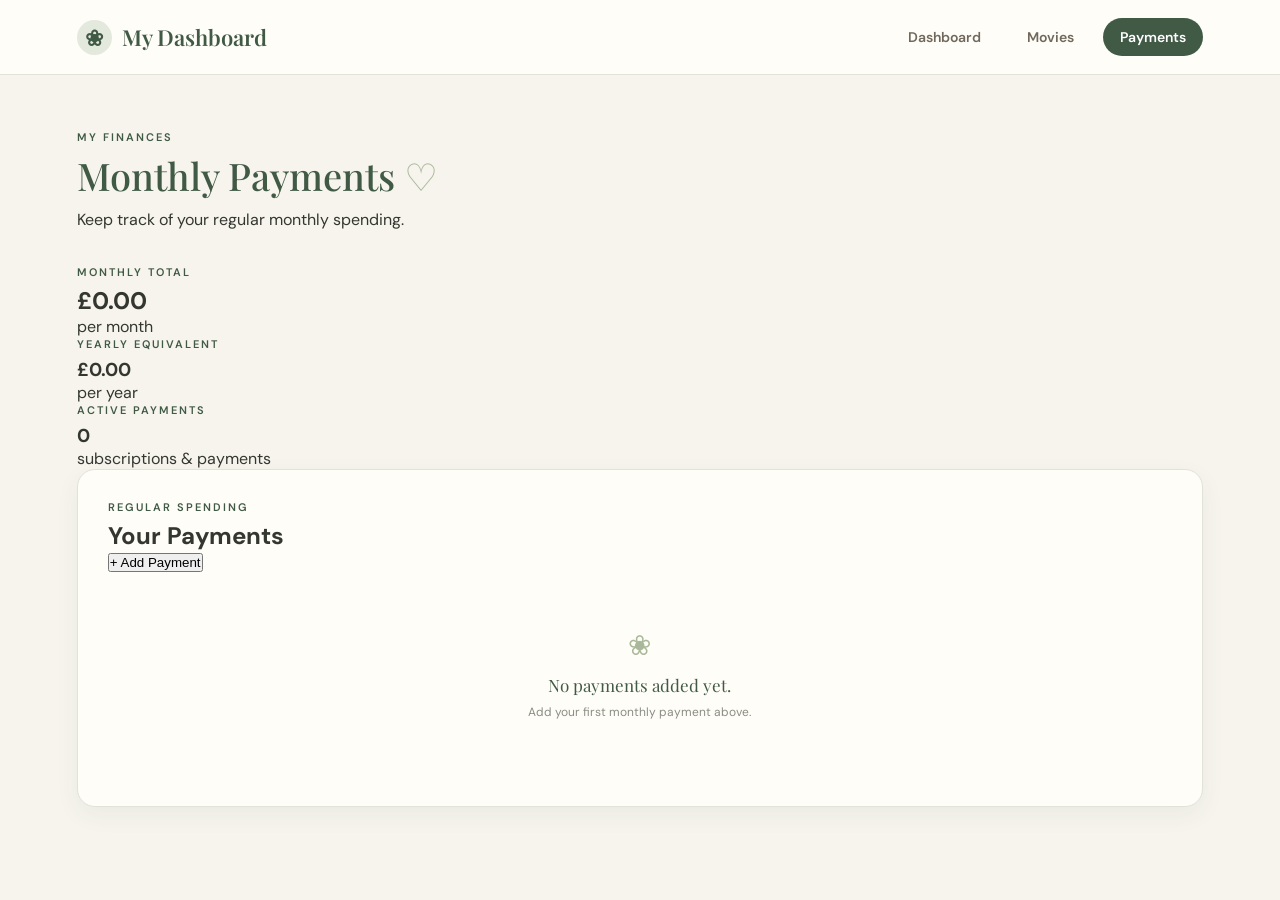
==== payments.html @ 4d5396cb "payments.html" ====
<!DOCTYPE html>
<html lang="en">

<head>
    <meta charset="UTF-8">
    <meta name="viewport" content="width=device-width, initial-scale=1.0">

    <title>Payments | My Dashboard</title>

    <!-- Fonts -->
    <link rel="preconnect" href="https://fonts.googleapis.com">
    <link rel="preconnect" href="https://fonts.gstatic.com" crossorigin>

    <link
        href="https://fonts.googleapis.com/css2?family=DM+Sans:wght@400;500;600&family=Playfair+Display:wght@500;600&display=swap"
        rel="stylesheet"
    >

    <link rel="stylesheet" href="style.css">
</head>

<body>

    <!-- =====================================
         NAVIGATION
    ====================================== -->

    <header>

        <a href="index.html" class="logo">
            <span class="logo-leaf">❀</span>
            <span>My Dashboard</span>
        </a>

        <nav>

            <a href="index.html">
                Dashboard
            </a>

            <a href="#">
                Movies
            </a>

            <a class="active" href="payments.html">
                Payments
            </a>

        </nav>

    </header>


    <main>

        <!-- =====================================
             PAGE TITLE
        ====================================== -->

        <section class="welcome">

            <p class="welcome-small">
                MY FINANCES
            </p>

            <h1>
                Monthly Payments <span>♡</span>
            </h1>

            <p>
                Keep track of your regular monthly spending.
            </p>

        </section>


        <!-- =====================================
             PAYMENT SUMMARY
        ====================================== -->

        <section class="payment-summary-grid">

            <!-- MONTHLY TOTAL -->

            <div class="summary-card main-summary">

                <p class="section-label">
                    MONTHLY TOTAL
                </p>

                <h2 id="monthly-total">
                    £0.00
                </h2>

                <p>
                    per month
                </p>

            </div>


            <!-- YEARLY TOTAL -->

            <div class="summary-card">

                <p class="section-label">
                    YEARLY EQUIVALENT
                </p>

                <h3 id="yearly-total">
                    £0.00
                </h3>

                <p>
                    per year
                </p>

            </div>


            <!-- ACTIVE PAYMENTS -->

            <div class="summary-card">

                <p class="section-label">
                    ACTIVE PAYMENTS
                </p>

                <h3 id="payment-count">
                    0
                </h3>

                <p>
                    subscriptions & payments
                </p>

            </div>

        </section>


        <!-- =====================================
             PAYMENTS
        ====================================== -->

        <section class="card payments-card">

            <div class="payments-heading">

                <div>

                    <p class="section-label">
                        REGULAR SPENDING
                    </p>

                    <h2>
                        Your Payments
                    </h2>

                </div>


                <button
                    id="open-payment-modal"
                    class="add-payment-button">

                    <span>+</span>
                    Add Payment

                </button>

            </div>


            <!-- PAYMENT LIST -->

            <div id="payments-list">
            </div>


            <!-- EMPTY STATE -->

            <div
                id="empty-payments"
                class="empty-state payment-empty">

                <span>❀</span>

                <p>
                    No payments added yet.
                </p>

                <small>
                    Add your first monthly payment above.
                </small>

            </div>

        </section>

    </main>


    <!-- =====================================
         ADD PAYMENT MODAL
    ====================================== -->

    <div
        id="payment-modal"
        class="modal">

        <div class="modal-content">

            <button
                id="close-payment-modal"
                class="close-modal"
                aria-label="Close">
                ×
            </button>


            <div class="modal-flower">
                ❀
            </div>


            <p class="section-label">
                PAYMENTS
            </p>


            <h2>
                Add a Payment
            </h2>


            <p class="modal-description">
                Add one of your regular monthly payments.
            </p>


            <!-- NAME -->

            <label for="payment-name">
                Payment name
            </label>

            <input
                type="text"
                id="payment-name"
                class="payment-input"
                placeholder="e.g. Spotify"
                maxlength="50"
            >


            <!-- AMOUNT -->

            <label for="payment-amount">
                Monthly amount
            </label>

            <div class="money-input">

                <span>£</span>

                <input
                    type="number"
                    id="payment-amount"
                    placeholder="0.00"
                    min="0"
                    step="0.01"
                >

            </div>


            <!-- CATEGORY -->

            <label for="payment-category">
                Category
            </label>

            <select
                id="payment-category"
                class="payment-select">

                <option value="Entertainment">
                    Entertainment
                </option>

                <option value="Music">
                    Music
                </option>

                <option value="Gaming">
                    Gaming
                </option>

                <option value="Phone">
                    Phone
                </option>

                <option value="Software">
                    Software
                </option>

                <option value="Other">
                    Other
                </option>

            </select>


            <button
                id="save-payment"
                class="save-event">

                Add Payment

            </button>

        </div>

    </div>


    <!-- =====================================
         PAYMENT JAVASCRIPT
    ====================================== -->

    <script>

        // ================================
        // ELEMENTS
        // ================================

        const paymentsList =
            document.getElementById("payments-list");

        const emptyPayments =
            document.getElementById("empty-payments");

        const monthlyTotal =
            document.getElementById("monthly-total");

        const yearlyTotal =
            document.getElementById("yearly-total");

        const paymentCount =
            document.getElementById("payment-count");


        // MODAL

        const paymentModal =
            document.getElementById("payment-modal");

        const openPaymentModalButton =
            document.getElementById("open-payment-modal");

        const closePaymentModalButton =
            document.getElementById("close-payment-modal");

        const savePaymentButton =
            document.getElementById("save-payment");


        // INPUTS

        const paymentNameInput =
            document.getElementById("payment-name");

        const paymentAmountInput =
            document.getElementById("payment-amount");

        const paymentCategoryInput =
            document.getElementById("payment-category");


        // ================================
        // LOAD PAYMENTS
        // ================================

        let payments =
            JSON.parse(
                localStorage.getItem("monthlyPayments")
            ) || [];


        // ================================
        // MONEY FORMAT
        // ================================

        function formatMoney(amount) {

            return new Intl.NumberFormat(
                "en-GB",
                {
                    style: "currency",
                    currency: "GBP"
                }
            ).format(amount);

        }


        // ================================
        // DISPLAY PAYMENTS
        // ================================

        function displayPayments() {

            paymentsList.innerHTML = "";


            if (payments.length === 0) {

                emptyPayments.style.display =
                    "block";

            } else {

                emptyPayments.style.display =
                    "none";

            }


            payments.forEach(
                function(payment, index) {

                    // PAYMENT ROW

                    const paymentItem =
                        document.createElement("div");

                    paymentItem.classList.add(
                        "payment-item"
                    );


                    // LEFT SIDE

                    const paymentInfo =
                        document.createElement("div");

                    paymentInfo.classList.add(
                        "payment-info"
                    );


                    const icon =
                        document.createElement("div");

                    icon.classList.add(
                        "payment-icon"
                    );

                    icon.textContent = "❀";


                    const paymentText =
                        document.createElement("div");


                    const name =
                        document.createElement("h3");

                    name.textContent =
                        payment.name;


                    const category =
                        document.createElement("p");

                    category.textContent =
                        payment.category;


                    paymentText.appendChild(name);

                    paymentText.appendChild(category);


                    paymentInfo.appendChild(icon);

                    paymentInfo.appendChild(
                        paymentText
                    );


                    // RIGHT SIDE

                    const paymentRight =
                        document.createElement("div");

                    paymentRight.classList.add(
                        "payment-right"
                    );


                    const amount =
                        document.createElement("strong");

                    amount.textContent =
                        formatMoney(payment.amount);


                    const removeButton =
                        document.createElement("button");

                    removeButton.classList.add(
                        "remove-payment"
                    );

                    removeButton.textContent = "×";

                    removeButton.title =
                        "Remove payment";


                    removeButton.addEventListener(
                        "click",
                        function() {

                            removePayment(index);

                        }
                    );


                    paymentRight.appendChild(amount);

                    paymentRight.appendChild(
                        removeButton
                    );


                    paymentItem.appendChild(
                        paymentInfo
                    );

                    paymentItem.appendChild(
                        paymentRight
                    );


                    paymentsList.appendChild(
                        paymentItem
                    );

                }
            );


            updateTotals();

        }


        // ================================
        // TOTALS
        // ================================

        function updateTotals() {

            const total =
                payments.reduce(
                    function(sum, payment) {

                        return sum + payment.amount;

                    },
                    0
                );


            const yearly =
                total * 12;


            monthlyTotal.textContent =
                formatMoney(total);


            yearlyTotal.textContent =
                formatMoney(yearly);


            paymentCount.textContent =
                payments.length;

        }


        // ================================
        // OPEN MODAL
        // ================================

        function openPaymentModal() {

            paymentModal.classList.add(
                "show"
            );


            paymentNameInput.value = "";

            paymentAmountInput.value = "";

            paymentCategoryInput.value =
                "Entertainment";


            setTimeout(
                function() {

                    paymentNameInput.focus();

                },
                100
            );

        }


        openPaymentModalButton.addEventListener(
            "click",
            openPaymentModal
        );


        // ================================
        // CLOSE MODAL
        // ================================

        function closePaymentModal() {

            paymentModal.classList.remove(
                "show"
            );

        }


        closePaymentModalButton.addEventListener(
            "click",
            closePaymentModal
        );


        paymentModal.addEventListener(
            "click",
            function(event) {

                if (
                    event.target === paymentModal
                ) {

                    closePaymentModal();

                }

            }
        );


        // ESCAPE CLOSES MODAL

        document.addEventListener(
            "keydown",
            function(event) {

                if (
                    event.key === "Escape"
                ) {

                    closePaymentModal();

                }

            }
        );


        // ================================
        // ADD PAYMENT
        // ================================

        function addPayment() {

            const name =
                paymentNameInput.value.trim();


            const amount =
                parseFloat(
                    paymentAmountInput.value
                );


            const category =
                paymentCategoryInput.value;


            // VALIDATION

            if (name === "") {

                paymentNameInput.focus();

                return;

            }


            if (
                isNaN(amount) ||
                amount <= 0
            ) {

                paymentAmountInput.focus();

                return;

            }


            // CREATE PAYMENT

            const newPayment = {

                name: name,

                amount: amount,

                category: category

            };


            payments.push(
                newPayment
            );


            savePayments();

            displayPayments();

            closePaymentModal();

        }


        savePaymentButton.addEventListener(
            "click",
            addPayment
        );


        // ENTER CAN ADD PAYMENT

        paymentAmountInput.addEventListener(
            "keydown",
            function(event) {

                if (
                    event.key === "Enter"
                ) {

                    addPayment();

                }

            }
        );


        // ================================
        // REMOVE PAYMENT
        // ================================

        function removePayment(index) {

            payments.splice(
                index,
                1
            );


            savePayments();

            displayPayments();

        }


        // ================================
        // SAVE
        // ================================

        function savePayments() {

            localStorage.setItem(
                "monthlyPayments",
                JSON.stringify(payments)
            );

        }


        // ================================
        // START
        // ================================

        displayPayments();

    </script>

</body>

</html>
---- style.css ----
/* =====================================
   COLOURS
===================================== */

:root {
    --forest: #405a45;
    --forest-dark: #304536;

    --sage: #aab89a;
    --sage-medium: #c3cdb7;
    --sage-light: #e4e9de;

    --cream: #f6f4ed;
    --warm-white: #fffdf8;

    --brown: #70685c;
    --text: #34372f;
    --muted: #8a8d82;

    --border: #e2e2d9;
}


/* =====================================
   GENERAL
===================================== */

* {
    box-sizing: border-box;
    margin: 0;
    padding: 0;
}

body {
    font-family: "DM Sans", sans-serif;

    background-color: var(--cream);

    color: var(--text);

    min-height: 100vh;
}


/* =====================================
   NAVIGATION
===================================== */

header {
    min-height: 75px;

    padding: 0 6%;

    display: flex;
    justify-content: space-between;
    align-items: center;

    background-color: var(--warm-white);

    border-bottom: 1px solid var(--border);
}


.logo {
    display: flex;
    align-items: center;

    gap: 10px;

    text-decoration: none;

    color: var(--forest);

    font-family: "Playfair Display", serif;

    font-size: 22px;
    font-weight: 600;
}


.logo-leaf {
    display: flex;
    justify-content: center;
    align-items: center;

    width: 35px;
    height: 35px;

    background-color: var(--sage-light);

    border-radius: 50%;

    color: var(--forest);
}


nav {
    display: flex;

    gap: 12px;
}


nav a {
    padding: 10px 17px;

    border-radius: 25px;

    text-decoration: none;

    color: var(--brown);

    font-size: 14px;
    font-weight: 600;

    transition: 0.2s;
}


nav a:hover {
    background-color: var(--sage-light);

    color: var(--forest);
}


nav a.active {
    background-color: var(--forest);

    color: white;
}


/* =====================================
   MAIN
===================================== */

main {
    width: 88%;

    max-width: 1300px;

    margin: 55px auto;
}


/* =====================================
   WELCOME
===================================== */

.welcome {
    margin-bottom: 35px;
}


.welcome-small,
.section-label {
    margin-bottom: 6px;

    color: var(--forest);

    font-size: 11px;
    font-weight: 600;

    letter-spacing: 2px;
}


.welcome h1 {
    margin-bottom: 8px;

    font-family: "Playfair Display", serif;

    color: var(--forest);

    font-size: 38px;

    font-weight: 500;
}


.welcome h1 span {
    color: var(--sage);
}


.welcome #current-date {
    color: var(--muted);

    font-size: 14px;
}


/* =====================================
   DASHBOARD GRID
===================================== */

.dashboard-grid {
    display: grid;

    grid-template-columns: 2fr 1fr;

    gap: 25px;

    align-items: stretch;
}


/* =====================================
   CARDS
===================================== */

.card {
    background-color: var(--warm-white);

    border: 1px solid var(--border);

    border-radius: 18px;

    padding: 30px;

    box-shadow:
        0 8px 25px rgba(68, 78, 61, 0.06);
}


.section-heading {
    display: flex;

    justify-content: space-between;
    align-items: flex-start;

    margin-bottom: 25px;
}


.section-heading h2 {
    font-family: "Playfair Display", serif;

    color: var(--forest);

    font-size: 28px;

    font-weight: 500;
}


.decoration {
    color: var(--sage);

    font-size: 23px;
}


/* =====================================
   CALENDAR HEADER
===================================== */

.calendar-header {
    display: flex;

    justify-content: space-between;
    align-items: center;

    padding: 13px 15px;

    margin-bottom: 20px;

    background-color: var(--sage-light);

    border-radius: 12px;
}


.calendar-header h3 {
    font-family: "Playfair Display", serif;

    color: var(--forest);

    font-size: 19px;

    font-weight: 600;
}


.month-button {
    width: 35px;
    height: 35px;

    border: none;

    border-radius: 50%;

    background-color: var(--warm-white);

    color: var(--forest);

    font-size: 24px;

    cursor: pointer;

    transition: 0.2s;
}


.month-button:hover {
    background-color: var(--forest);

    color: white;
}


/* =====================================
   WEEKDAYS
===================================== */

.calendar-weekdays {
    display: grid;

    grid-template-columns: repeat(7, 1fr);

    margin-bottom: 8px;

    text-align: center;
}


.calendar-weekdays span {
    padding: 8px;

    color: var(--muted);

    font-size: 12px;
    font-weight: 600;

    text-transform: uppercase;

    letter-spacing: 1px;
}


/* =====================================
   CALENDAR DAYS
===================================== */

.calendar-days {
    display: grid;

    grid-template-columns: repeat(7, 1fr);
}


.calendar-empty {
    min-height: 100px;
}


.calendar-day {
    min-height: 100px;

    padding: 9px;

    border-top: 1px solid var(--border);

    cursor: pointer;

    transition: 0.2s;
}


.calendar-day:hover {
    background-color: #f1f4ed;
}


.day-number {
    display: inline-flex;

    justify-content: center;
    align-items: center;

    width: 30px;
    height: 30px;

    border-radius: 50%;

    color: var(--brown);

    font-size: 13px;

    font-weight: 600;
}


/* TODAY */

.calendar-day.today .day-number {
    background-color: var(--forest);

    color: white;
}


/* =====================================
   EVENTS
===================================== */

.calendar-event {
    display: flex;

    align-items: center;

    gap: 5px;

    margin-top: 6px;

    padding: 6px 7px;

    background-color: var(--sage-light);

    border-left: 3px solid var(--sage);

    border-radius: 4px;

    color: var(--forest);

    font-size: 11px;
}


.event-text {
    flex: 1;

    overflow: hidden;

    text-overflow: ellipsis;

    white-space: nowrap;
}


.delete-event {
    border: none;

    background: transparent;

    color: var(--muted);

    cursor: pointer;

    font-size: 14px;
}


.delete-event:hover {
    color: var(--forest-dark);
}


/* =====================================
   TO DO
===================================== */

.task-summary {
    margin-top: -15px;

    margin-bottom: 20px;

    color: var(--muted);

    font-size: 12px;
}


.todo-input {
    display: flex;

    gap: 8px;

    padding-bottom: 20px;

    border-bottom: 1px solid var(--border);
}


.todo-input input {
    flex: 1;

    min-width: 0;

    padding: 12px 14px;

    border: 1px solid var(--border);

    border-radius: 10px;

    background-color: var(--cream);

    color: var(--text);

    font-family: inherit;

    outline: none;
}


.todo-input input:focus {
    border-color: var(--sage);
}


.todo-input button {
    width: 43px;
    height: 43px;

    border: none;

    border-radius: 10px;

    background-color: var(--forest);

    color: white;

    font-size: 22px;

    cursor: pointer;

    transition: 0.2s;
}


.todo-input button:hover {
    background-color: var(--forest-dark);
}


/* =====================================
   TASKS
===================================== */

#todo-list {
    list-style: none;

    margin-top: 10px;
}


.todo-item {
    display: flex;

    align-items: center;

    gap: 11px;

    padding: 14px 5px;

    border-bottom: 1px solid var(--border);
}


.todo-item input[type="checkbox"] {
    width: 17px;
    height: 17px;

    accent-color: var(--forest);

    cursor: pointer;
}


.task-text {
    flex: 1;

    font-size: 14px;

    word-break: break-word;
}


.todo-item.completed .task-text {
    color: var(--muted);

    text-decoration: line-through;
}


.delete-task {
    border: none;

    background: transparent;

    color: #b1afa5;

    font-size: 19px;

    cursor: pointer;
}


.delete-task:hover {
    color: var(--forest);
}


/* =====================================
   EMPTY TASK LIST
===================================== */

.empty-state {
    padding: 55px 20px;

    text-align: center;

    color: var(--muted);
}


.empty-state span {
    display: block;

    margin-bottom: 10px;

    color: var(--sage);

    font-size: 28px;
}


.empty-state p {
    margin-bottom: 4px;

    font-family: "Playfair Display", serif;

    color: var(--forest);

    font-size: 17px;
}


.empty-state small {
    font-size: 12px;
}


/* =====================================
   EVENT MODAL
===================================== */

.modal {
    position: fixed;

    inset: 0;

    display: none;

    justify-content: center;
    align-items: center;

    padding: 20px;

    background-color: rgba(48, 69, 54, 0.38);

    backdrop-filter: blur(3px);

    z-index: 1000;
}


.modal.show {
    display: flex;
}


.modal-content {
    position: relative;

    width: 100%;

    max-width: 430px;

    padding: 40px;

    background-color: var(--warm-white);

    border: 1px solid var(--sage-medium);

    border-radius: 20px;

    box-shadow:
        0 20px 60px rgba(44, 57, 43, 0.18);

    text-align: center;
}


.modal-flower {
    display: flex;

    justify-content: center;
    align-items: center;

    width: 50px;
    height: 50px;

    margin: 0 auto 18px;

    border-radius: 50%;

    background-color: var(--sage-light);

    color: var(--forest);

    font-size: 22px;
}


.modal-content h2 {
    margin-bottom: 8px;

    font-family: "Playfair Display", serif;

    color: var(--forest);

    font-size: 29px;

    font-weight: 500;
}


#selected-date {
    margin-bottom: 25px;

    color: var(--muted);

    font-size: 13px;
}


.modal-content label {
    display: block;

    margin-bottom: 8px;

    color: var(--brown);

    font-size: 13px;

    font-weight: 600;

    text-align: left;
}


#event-name {
    width: 100%;

    margin-bottom: 15px;

    padding: 13px 14px;

    border: 1px solid var(--border);

    border-radius: 10px;

    background-color: var(--cream);

    color: var(--text);

    font-family: inherit;

    outline: none;
}


#event-name:focus {
    border-color: var(--sage);
}


.save-event {
    width: 100%;

    padding: 13px;

    border: none;

    border-radius: 10px;

    background-color: var(--forest);

    color: white;

    font-family: inherit;

    font-weight: 600;

    cursor: pointer;

    transition: 0.2s;
}


.save-event:hover {
    background-color: var(--forest-dark);
}


.close-modal {
    position: absolute;

    top: 15px;
    right: 18px;

    border: none;

    background: transparent;

    color: var(--muted);

    font-size: 25px;

    cursor: pointer;
}


.close-modal:hover {
    color: var(--forest);
}


/* =====================================
   RESPONSIVE
===================================== */

@media (max-width: 850px) {

    .dashboard-grid {
        grid-template-columns: 1fr;
    }

}


@media (max-width: 650px) {

    header {
        padding: 15px 4%;

        flex-direction: column;

        gap: 15px;
    }


    nav {
        width: 100%;

        justify-content: center;
    }


    nav a {
        padding: 8px 12px;
    }


    main {
        width: 94%;

        margin-top: 30px;
    }


    .welcome h1 {
        font-size: 31px;
    }


    .card {
        padding: 18px;
    }


    .calendar-weekdays span {
        padding: 5px 1px;

        font-size: 9px;

        letter-spacing: 0;
    }


    .calendar-day,
    .calendar-empty {
        min-height: 70px;
    }


    .calendar-day {
        padding: 4px;
    }


    .day-number {
        width: 25px;
        height: 25px;

        font-size: 11px;
    }


    .calendar-event {
        padding: 4px;

        font-size: 9px;
    }

}
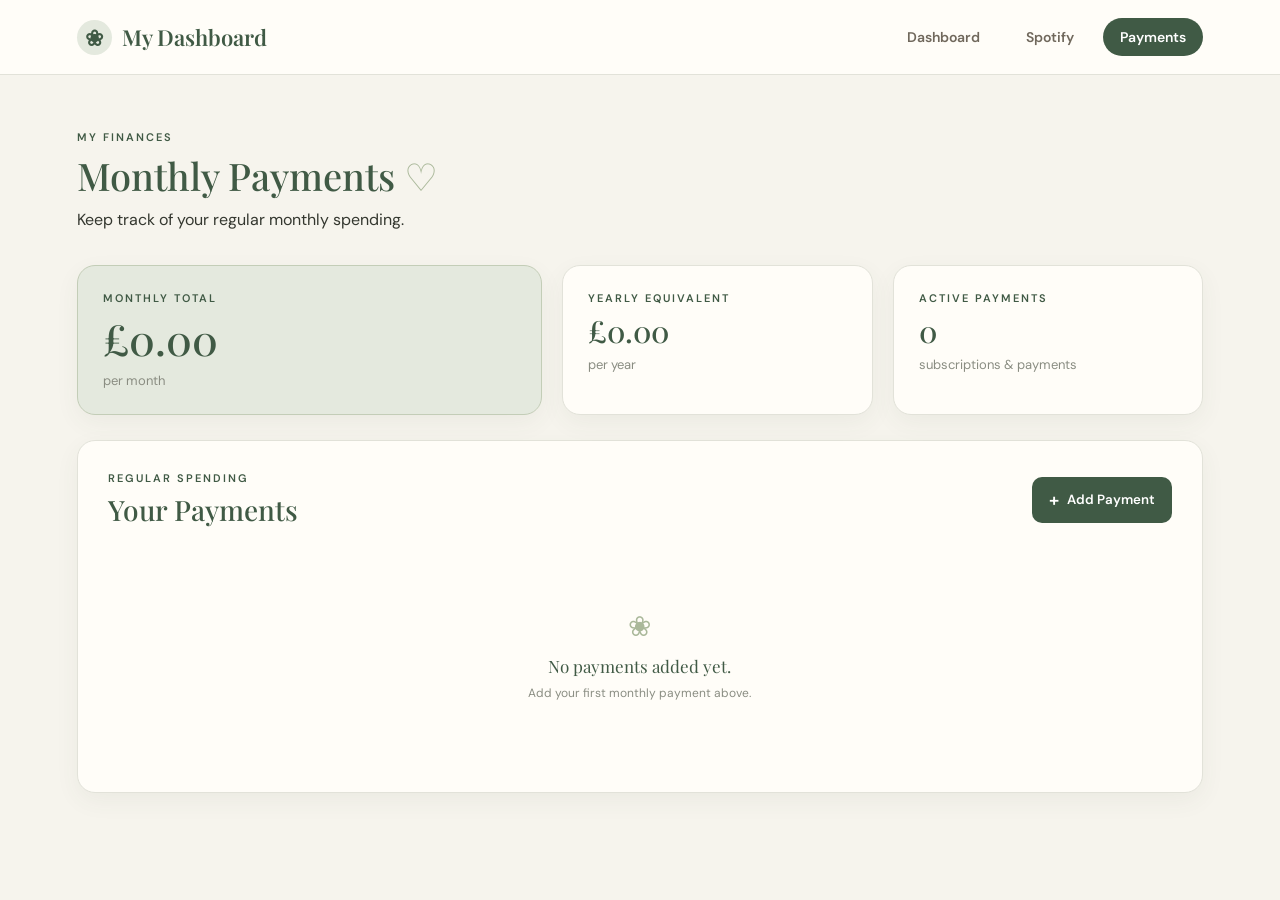
==== commit e62b3d25: "Update payments.html" ====
--- a/payments.html
+++ b/payments.html
@@ -38,8 +38,8 @@
                 Dashboard
             </a>
 
-            <a href="#">
-                Movies
+            <a href="spotify.html">
+                Spotify
             </a>
 
             <a class="active" href="payments.html">
--- a/style.css
+++ b/style.css
@@ -916,3 +916,810 @@
     }
 
 }
+
+/* =====================================
+   PAYMENTS PAGE
+===================================== */
+
+.payment-summary-grid {
+    display: grid;
+
+    grid-template-columns: 1.5fr 1fr 1fr;
+
+    gap: 20px;
+
+    margin-bottom: 25px;
+}
+
+
+.summary-card {
+    padding: 25px;
+
+    background-color: var(--warm-white);
+
+    border: 1px solid var(--border);
+
+    border-radius: 18px;
+
+    box-shadow:
+        0 8px 25px rgba(68, 78, 61, 0.06);
+}
+
+
+.summary-card h2,
+.summary-card h3 {
+    margin: 5px 0;
+
+    font-family: "Playfair Display", serif;
+
+    color: var(--forest);
+
+    font-weight: 500;
+}
+
+
+.summary-card h2 {
+    font-size: 42px;
+}
+
+
+.summary-card h3 {
+    font-size: 30px;
+}
+
+
+.summary-card > p:last-child {
+    color: var(--muted);
+
+    font-size: 13px;
+}
+
+
+.main-summary {
+    background-color: var(--sage-light);
+
+    border-color: var(--sage-medium);
+}
+
+
+/* =====================================
+   PAYMENT LIST CARD
+===================================== */
+
+.payments-card {
+    min-height: 300px;
+}
+
+
+.payments-heading {
+    display: flex;
+
+    justify-content: space-between;
+    align-items: center;
+
+    gap: 20px;
+
+    margin-bottom: 20px;
+}
+
+
+.payments-heading h2 {
+    font-family: "Playfair Display", serif;
+
+    color: var(--forest);
+
+    font-size: 28px;
+
+    font-weight: 500;
+}
+
+
+/* =====================================
+   ADD PAYMENT BUTTON
+===================================== */
+
+.add-payment-button {
+    display: flex;
+
+    align-items: center;
+
+    gap: 8px;
+
+    padding: 11px 17px;
+
+    border: none;
+
+    border-radius: 10px;
+
+    background-color: var(--forest);
+
+    color: white;
+
+    font-family: inherit;
+
+    font-weight: 600;
+
+    cursor: pointer;
+
+    transition: 0.2s;
+}
+
+
+.add-payment-button span {
+    font-size: 18px;
+}
+
+
+.add-payment-button:hover {
+    background-color: var(--forest-dark);
+}
+
+
+/* =====================================
+   INDIVIDUAL PAYMENT
+===================================== */
+
+.payment-item {
+    display: flex;
+
+    justify-content: space-between;
+    align-items: center;
+
+    gap: 20px;
+
+    padding: 18px 5px;
+
+    border-bottom: 1px solid var(--border);
+}
+
+
+.payment-info {
+    display: flex;
+
+    align-items: center;
+
+    gap: 15px;
+}
+
+
+.payment-icon {
+    display: flex;
+
+    justify-content: center;
+    align-items: center;
+
+    width: 42px;
+    height: 42px;
+
+    flex-shrink: 0;
+
+    border-radius: 50%;
+
+    background-color: var(--sage-light);
+
+    color: var(--forest);
+}
+
+
+.payment-info h3 {
+    margin-bottom: 3px;
+
+    color: var(--text);
+
+    font-size: 15px;
+
+    font-weight: 600;
+}
+
+
+.payment-info p {
+    color: var(--muted);
+
+    font-size: 12px;
+}
+
+
+/* =====================================
+   PAYMENT AMOUNT
+===================================== */
+
+.payment-right {
+    display: flex;
+
+    align-items: center;
+
+    gap: 20px;
+}
+
+
+.payment-right strong {
+    color: var(--forest);
+
+    font-family: "Playfair Display", serif;
+
+    font-size: 18px;
+}
+
+
+.remove-payment {
+    width: 30px;
+    height: 30px;
+
+    border: none;
+
+    border-radius: 50%;
+
+    background-color: var(--sage-light);
+
+    color: var(--forest);
+
+    font-size: 18px;
+
+    cursor: pointer;
+
+    transition: 0.2s;
+}
+
+
+.remove-payment:hover {
+    background-color: var(--forest);
+
+    color: white;
+}
+
+
+/* =====================================
+   PAYMENT EMPTY STATE
+===================================== */
+
+.payment-empty {
+    padding: 60px 20px;
+}
+
+
+/* =====================================
+   PAYMENT MODAL
+===================================== */
+
+.modal-description {
+    margin-bottom: 25px;
+
+    color: var(--muted);
+
+    font-size: 13px;
+}
+
+
+.payment-input,
+.payment-select {
+    width: 100%;
+
+    margin-bottom: 18px;
+
+    padding: 13px 14px;
+
+    border: 1px solid var(--border);
+
+    border-radius: 10px;
+
+    background-color: var(--cream);
+
+    color: var(--text);
+
+    font-family: inherit;
+
+    outline: none;
+}
+
+
+.payment-input:focus,
+.payment-select:focus {
+    border-color: var(--sage);
+}
+
+
+/* =====================================
+   £ MONEY INPUT
+===================================== */
+
+.money-input {
+    display: flex;
+
+    align-items: center;
+
+    margin-bottom: 18px;
+
+    border: 1px solid var(--border);
+
+    border-radius: 10px;
+
+    background-color: var(--cream);
+
+    overflow: hidden;
+}
+
+
+.money-input:focus-within {
+    border-color: var(--sage);
+}
+
+
+.money-input span {
+    padding-left: 14px;
+
+    color: var(--forest);
+
+    font-weight: 600;
+}
+
+
+.money-input input {
+    width: 100%;
+
+    padding: 13px 14px 13px 7px;
+
+    border: none;
+
+    background: transparent;
+
+    color: var(--text);
+
+    font-family: inherit;
+
+    outline: none;
+}
+
+
+/* =====================================
+   PAYMENTS RESPONSIVE
+===================================== */
+
+@media (max-width: 850px) {
+
+    .payment-summary-grid {
+        grid-template-columns: 1fr;
+    }
+
+
+    .payments-heading {
+        align-items: flex-start;
+
+        flex-direction: column;
+    }
+
+}
+
+
+@media (max-width: 500px) {
+
+    .payment-item {
+        gap: 10px;
+    }
+
+
+    .payment-right {
+        gap: 8px;
+    }
+
+
+    .summary-card h2 {
+        font-size: 34px;
+    }
+
+}
+
+/* =====================================
+   SPOTIFY PAGE
+===================================== */
+
+.spotify-welcome {
+    display: flex;
+    justify-content: space-between;
+    align-items: flex-end;
+    gap: 25px;
+}
+
+
+.spotify-login-button,
+.spotify-outline-button {
+    padding: 11px 18px;
+    border-radius: 10px;
+    font-family: inherit;
+    font-weight: 600;
+    cursor: pointer;
+    text-decoration: none;
+    transition: 0.2s;
+}
+
+
+.spotify-login-button {
+    border: none;
+    background-color: var(--forest);
+    color: white;
+}
+
+
+.spotify-login-button:hover {
+    background-color: var(--forest-dark);
+}
+
+
+.spotify-outline-button {
+    border: 1px solid var(--sage-medium);
+    background-color: var(--sage-light);
+    color: var(--forest);
+}
+
+
+.spotify-outline-button:hover {
+    background-color: var(--forest);
+    color: white;
+}
+
+
+.spotify-message {
+    padding: 35px;
+    background-color: var(--warm-white);
+    border: 1px solid var(--border);
+    border-radius: 18px;
+    color: var(--muted);
+    text-align: center;
+}
+
+
+.spotify-content {
+    display: none;
+}
+
+
+/* PROFILE */
+
+.spotify-profile-card {
+    display: flex;
+    justify-content: space-between;
+    align-items: center;
+    gap: 20px;
+    margin-bottom: 25px;
+}
+
+
+.spotify-profile {
+    display: flex;
+    align-items: center;
+    gap: 18px;
+}
+
+
+.spotify-profile-image {
+    width: 70px;
+    height: 70px;
+    object-fit: cover;
+    border-radius: 50%;
+    border: 4px solid var(--sage-light);
+}
+
+
+.spotify-profile h2 {
+    margin-bottom: 4px;
+    font-family: "Playfair Display", serif;
+    color: var(--forest);
+    font-size: 26px;
+    font-weight: 500;
+}
+
+
+.spotify-profile p:last-child {
+    color: var(--muted);
+    font-size: 13px;
+}
+
+
+/* STATS */
+
+.spotify-stats-grid {
+    display: grid;
+    grid-template-columns: 1.4fr 1fr 1fr;
+    gap: 20px;
+    margin-bottom: 25px;
+}
+
+
+.stat-artist {
+    overflow: hidden;
+    text-overflow: ellipsis;
+    white-space: nowrap;
+}
+
+
+/* SECTIONS */
+
+.spotify-section {
+    margin-bottom: 25px;
+}
+
+
+.spotify-section-header {
+    display: flex;
+    justify-content: space-between;
+    align-items: center;
+    gap: 20px;
+    margin-bottom: 25px;
+}
+
+
+.spotify-section-header h2 {
+    font-family: "Playfair Display", serif;
+    color: var(--forest);
+    font-size: 28px;
+    font-weight: 500;
+}
+
+
+.spotify-filter {
+    padding: 10px 13px;
+    border: 1px solid var(--border);
+    border-radius: 10px;
+    background-color: var(--cream);
+    color: var(--brown);
+    font-family: inherit;
+    outline: none;
+}
+
+
+/* TOP ARTISTS */
+
+.artist-grid {
+    display: grid;
+    grid-template-columns: repeat(5, 1fr);
+    gap: 18px;
+}
+
+
+.artist-card {
+    position: relative;
+    min-width: 0;
+    color: var(--text);
+    text-decoration: none;
+    text-align: center;
+}
+
+
+.artist-card img {
+    width: 100%;
+    aspect-ratio: 1 / 1;
+    margin-bottom: 10px;
+    object-fit: cover;
+    border-radius: 50%;
+    border: 5px solid var(--sage-light);
+    transition: 0.2s;
+}
+
+
+.artist-card:hover img {
+    transform: translateY(-3px);
+    border-color: var(--sage);
+}
+
+
+.artist-card h3 {
+    overflow: hidden;
+    color: var(--forest);
+    font-size: 13px;
+    font-weight: 600;
+    text-overflow: ellipsis;
+    white-space: nowrap;
+}
+
+
+.artist-number {
+    position: absolute;
+    top: 3px;
+    left: 3px;
+    z-index: 2;
+
+    display: flex;
+    justify-content: center;
+    align-items: center;
+
+    width: 27px;
+    height: 27px;
+
+    border-radius: 50%;
+    background-color: var(--forest);
+    color: white;
+
+    font-size: 11px;
+    font-weight: 600;
+}
+
+
+/* TRACK ROWS */
+
+.spotify-track {
+    display: flex;
+    align-items: center;
+    gap: 14px;
+
+    padding: 12px 5px;
+
+    border-bottom: 1px solid var(--border);
+
+    color: var(--text);
+    text-decoration: none;
+
+    transition: 0.2s;
+}
+
+
+.spotify-track:hover {
+    padding-left: 10px;
+    background-color: #f4f6f0;
+}
+
+
+.spotify-track img {
+    width: 50px;
+    height: 50px;
+    flex-shrink: 0;
+    object-fit: cover;
+    border-radius: 8px;
+}
+
+
+.track-number {
+    width: 24px;
+    flex-shrink: 0;
+    color: var(--sage);
+    font-family: "Playfair Display", serif;
+    font-size: 17px;
+    text-align: center;
+}
+
+
+.track-information {
+    flex: 1;
+    min-width: 0;
+}
+
+
+.track-information h3 {
+    overflow: hidden;
+    margin-bottom: 3px;
+    font-size: 14px;
+    font-weight: 600;
+    text-overflow: ellipsis;
+    white-space: nowrap;
+}
+
+
+.track-information p {
+    overflow: hidden;
+    color: var(--muted);
+    font-size: 12px;
+    text-overflow: ellipsis;
+    white-space: nowrap;
+}
+
+
+.played-time {
+    color: var(--muted);
+    font-size: 11px;
+}
+
+
+.spotify-arrow {
+    color: var(--sage);
+    font-size: 15px;
+}
+
+
+/* NOW PLAYING */
+
+.now-playing-card {
+    display: flex;
+    align-items: center;
+    gap: 20px;
+
+    padding: 18px;
+
+    border-radius: 14px;
+    background-color: var(--sage-light);
+
+    color: var(--text);
+    text-decoration: none;
+}
+
+
+.now-playing-card img {
+    width: 90px;
+    height: 90px;
+    flex-shrink: 0;
+    object-fit: cover;
+    border-radius: 10px;
+}
+
+
+.now-playing-status {
+    display: inline-block;
+    margin-bottom: 6px;
+    color: var(--forest);
+    font-size: 11px;
+    font-weight: 600;
+    letter-spacing: 1px;
+    text-transform: uppercase;
+}
+
+
+.now-playing-card h3 {
+    margin-bottom: 4px;
+    color: var(--forest);
+    font-family: "Playfair Display", serif;
+    font-size: 21px;
+}
+
+
+.now-playing-card p {
+    margin-bottom: 4px;
+    color: var(--brown);
+    font-size: 13px;
+}
+
+
+.now-playing-card small {
+    color: var(--muted);
+}
+
+
+.spotify-placeholder {
+    padding: 30px 0;
+    color: var(--muted);
+    text-align: center;
+}
+
+
+/* RESPONSIVE */
+
+@media (max-width: 850px) {
+
+    .spotify-stats-grid {
+        grid-template-columns: 1fr;
+    }
+
+    .artist-grid {
+        grid-template-columns: repeat(3, 1fr);
+    }
+
+}
+
+
+@media (max-width: 600px) {
+
+    .spotify-welcome {
+        align-items: flex-start;
+        flex-direction: column;
+    }
+
+    .spotify-profile-card {
+        align-items: flex-start;
+        flex-direction: column;
+    }
+
+    .spotify-section-header {
+        align-items: flex-start;
+        flex-direction: column;
+    }
+
+    .artist-grid {
+        grid-template-columns: repeat(2, 1fr);
+    }
+
+    .played-time {
+        display: none;
+    }
+
+    .now-playing-card img {
+        width: 70px;
+        height: 70px;
+    }
+
+}
